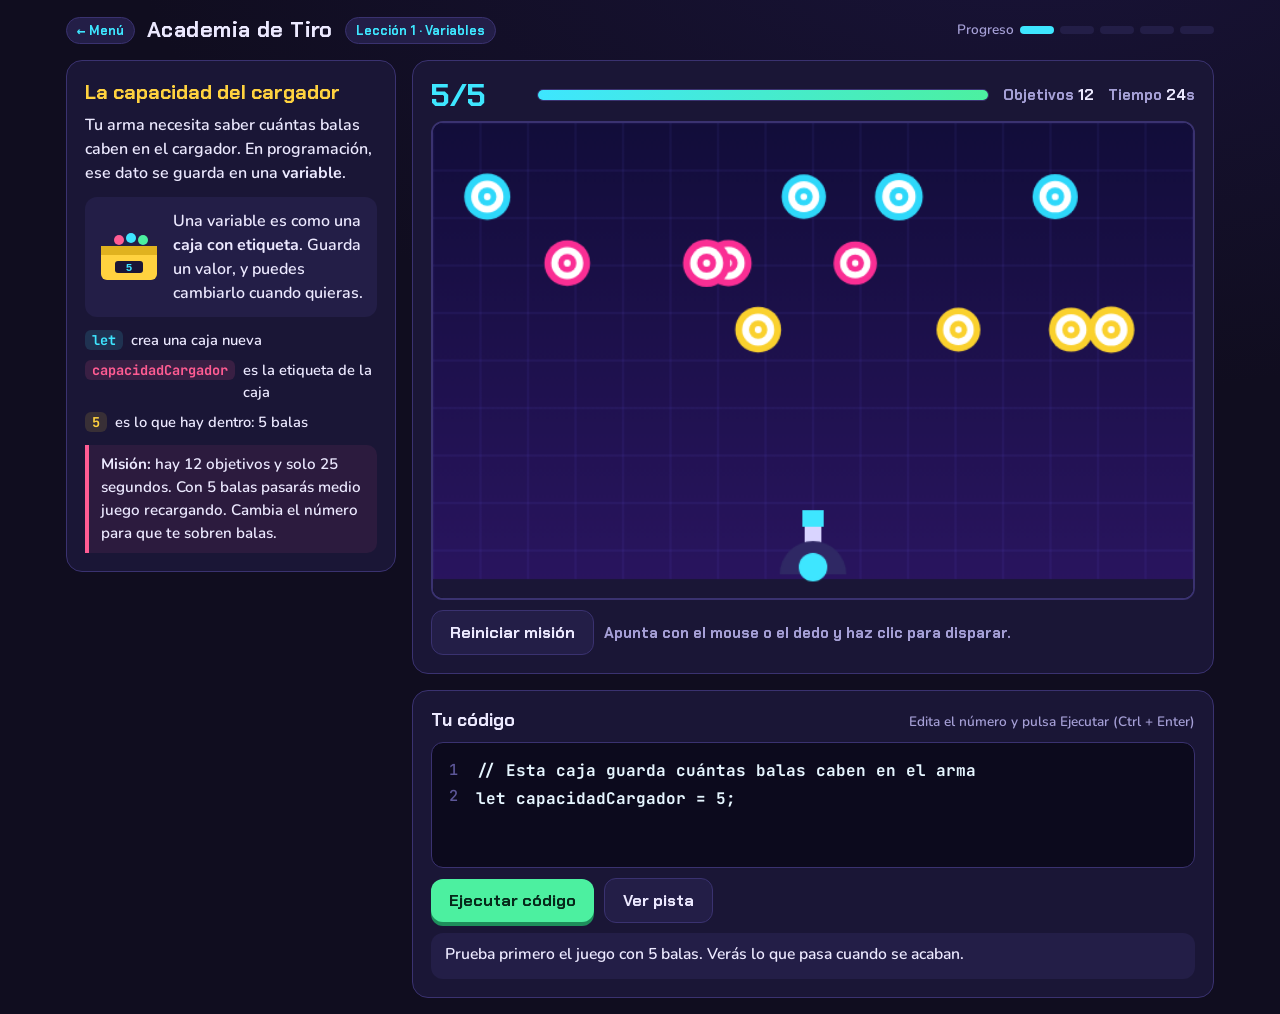
==== lecciones/01-variables.html @ e1181e5a "Add files via upload" ====
<!DOCTYPE html>
<html lang="es">
<head>
<meta charset="utf-8">
<meta name="viewport" content="width=device-width, initial-scale=1, viewport-fit=cover">
<title>Academia de Tiro · Demo 1: Variables</title>
<link rel="preconnect" href="https://fonts.googleapis.com">
<link href="https://fonts.googleapis.com/css2?family=Chakra+Petch:wght@500;700&family=JetBrains+Mono:wght@500;700&family=Nunito:wght@600;800&display=swap" rel="stylesheet">
<link rel="stylesheet" href="../css/style.css">
</head>
<body>
<div class="app">
  <header>
    <a class="chip" href="../index.html" style="text-decoration:none">← Menú</a>
    <h1>Academia de Tiro</h1>
    <span class="chip">Lección 1 · Variables</span>
    <div class="progress" aria-label="Progreso">Progreso <i class="on"></i><i></i><i></i><i></i><i></i></div>
  </header>

  <aside class="panel explain">
    <h2>La capacidad del cargador</h2>
    <p>Tu arma necesita saber cuántas balas caben en el cargador. En programación, ese dato se guarda en una <b>variable</b>.</p>
    <div class="box">
      <svg width="64" height="54" viewBox="0 0 64 54" aria-hidden="true"><rect x="4" y="16" width="56" height="34" rx="6" fill="#ffd23f"/><rect x="4" y="16" width="56" height="9" fill="#e0b21f"/><rect x="18" y="31" width="28" height="12" rx="3" fill="#1a1636"/><text x="32" y="41" text-anchor="middle" font-family="monospace" font-weight="700" font-size="11" fill="#3ee6ff">5</text><circle cx="22" cy="10" r="5" fill="#ff5c93"/><circle cx="34" cy="8" r="5" fill="#3ee6ff"/><circle cx="46" cy="10" r="5" fill="#4cf0a0"/></svg>
      <span>Una variable es como una <b>caja con etiqueta</b>. Guarda un valor, y puedes cambiarlo cuando quieras.</span>
    </div>
    <div class="parts">
      <div><span class="tag t1">let</span> crea una caja nueva</div>
      <div><span class="tag t2">capacidadCargador</span> es la etiqueta de la caja</div>
      <div><span class="tag t3">5</span> es lo que hay dentro: 5 balas</div>
    </div>
    <div class="mission"><b>Misión:</b> hay 12 objetivos y solo 25 segundos. Con 5 balas pasarás medio juego recargando. Cambia el número para que te sobren balas.</div>
  </aside>

  <main class="main">
    <section class="panel">
      <div class="hud">
        <div class="ammo" id="ammo" aria-live="off">5/5</div>
        <div class="bar" aria-hidden="true"><b id="fill"></b></div>
        <div class="stat">Objetivos <span id="tleft">12</span></div>
        <div class="stat">Tiempo <span id="time">25</span>s</div>
      </div>
      <div class="stage" id="stage"><canvas id="cv" aria-label="Campo de tiro: haz clic para disparar"></canvas></div>
      <div class="row">
        <button class="ghost" id="reset">Reiniciar misión</button>
        <span class="stat">Apunta con el mouse o el dedo y haz clic para disparar.</span>
      </div>
    </section>

    <section class="panel">
      <div class="code-h"><h2>Tu código</h2><span>Edita el número y pulsa Ejecutar (Ctrl + Enter)</span></div>
      <div class="editor">
        <div class="ln">1
2</div>
        <textarea id="code" spellcheck="false" autocapitalize="off" autocomplete="off" aria-label="Editor de código">// Esta caja guarda cuántas balas caben en el arma
let capacidadCargador = 5;</textarea>
      </div>
      <div class="row">
        <button class="run" id="run">Ejecutar código</button>
        <button class="ghost" id="hintBtn">Ver pista</button>
      </div>
      <div id="hint">Pista: solo cambia el 5 por un número más grande, como 30. No borres el punto y coma del final.</div>
      <div id="msg" role="status" aria-live="polite">Prueba primero el juego con 5 balas. Verás lo que pasa cuando se acaban.</div>
    </section>
  </main>
</div>

<script>
const W = 640, H = 400, RELOAD = 3, NEEDED = 12;
const cv = document.getElementById('cv'), ctx = cv.getContext('2d');
const $ = id => document.getElementById(id);
(function fit() {
  const d = Math.min(window.devicePixelRatio || 1, 2);
  cv.width = W * d; cv.height = H * d; ctx.setTransform(d, 0, 0, d, 0, 0);
})();

let G, last = performance.now();
const TX = W / 2, TY = H - 26;

function newGame(cap) {
  G = { cap, ammo: cap, reload: 0, cool: 0, time: 25, state: 'play', aim: -Math.PI / 2,
        t: [], b: [], p: [], flash: 0, reloads: 0, shake: 0 };
  for (let i = 0; i < NEEDED; i++) {
    const row = i % 3;
    G.t.push({ x: 50 + Math.random() * (W - 100), y: 62 + row * 56, r: 19,
      vx: (Math.random() < .5 ? -1 : 1) * (55 + Math.random() * 70) * (1 + row * .15),
      hue: [190, 330, 48][row], ph: Math.random() * 6 });
  }
  $('stage').classList.toggle('unlocked', cap >= NEEDED);
}

function shoot() {
  if (G.state !== 'play' || G.reload > 0 || G.cool > 0 || G.ammo <= 0) return;
  G.ammo--; G.cool = .13; G.flash = .08; G.shake = 2;
  G.b.push({ x: TX + Math.cos(G.aim) * 44, y: TY + Math.sin(G.aim) * 44,
             vx: Math.cos(G.aim) * 760, vy: Math.sin(G.aim) * 760 });
  if (G.ammo === 0) { G.reload = RELOAD; G.reloads++; }
}

function boom(x, y, hue) {
  for (let i = 0; i < 16; i++) {
    const a = Math.random() * 6.28, s = 60 + Math.random() * 200;
    G.p.push({ x, y, vx: Math.cos(a) * s, vy: Math.sin(a) * s, life: .5 + Math.random() * .3, hue });
  }
}

function step(dt) {
  G.flash = Math.max(0, G.flash - dt); G.shake = Math.max(0, G.shake - dt * 14);
  G.p.forEach(p => { p.x += p.vx * dt; p.y += p.vy * dt; p.life -= dt; });
  G.p = G.p.filter(p => p.life > 0);
  if (G.state !== 'play') return;
  G.time -= dt; G.cool -= dt;
  if (G.reload > 0) { G.reload -= dt; if (G.reload <= 0) { G.reload = 0; G.ammo = G.cap; } }
  G.t.forEach(t => {
    t.x += t.vx * dt; t.ph += dt * 3;
    if (t.x < t.r) { t.x = t.r; t.vx *= -1; }
    if (t.x > W - t.r) { t.x = W - t.r; t.vx *= -1; }
  });
  G.b.forEach(b => {
    b.x += b.vx * dt; b.y += b.vy * dt;
    for (const t of G.t) {
      if (!t.dead && Math.hypot(b.x - t.x, b.y - t.y) < t.r + 4) { t.dead = true; b.gone = true; boom(t.x, t.y, t.hue); break; }
    }
    if (b.x < -20 || b.x > W + 20 || b.y < -20) b.gone = true;
  });
  G.b = G.b.filter(b => !b.gone); G.t = G.t.filter(t => !t.dead);
  if (!G.t.length) { G.state = 'win'; finish(true); }
  else if (G.time <= 0) { G.time = 0; G.state = 'lose'; finish(false); }
}

function finish(won) {
  if (won) {
    if (G.reloads === 0) say('ok', '¡Victoria sin recargar! Con ' + G.cap + ' balas en la caja tuviste munición de sobra. Mecánica mejorada desbloqueada.');
    else say('warn', '¡Ganaste, pero recargaste ' + G.reloads + (G.reloads === 1 ? ' vez' : ' veces') + '! Cada recarga te hizo perder tiempo. Prueba con un número mayor.');
  } else {
    say('err', 'Se acabó el tiempo. Tu cargador de ' + G.cap + ' balas te obligó a recargar ' + G.reloads + (G.reloads === 1 ? ' vez' : ' veces') + '. Agranda la caja y vuelve a intentarlo.');
  }
}

function draw() {
  ctx.save();
  if (G.shake > 0) ctx.translate((Math.random() - .5) * G.shake, (Math.random() - .5) * G.shake);
  const g = ctx.createLinearGradient(0, 0, 0, H);
  g.addColorStop(0, '#120d3a'); g.addColorStop(1, '#2a1560');
  ctx.fillStyle = g; ctx.fillRect(-10, -10, W + 20, H + 20);
  ctx.strokeStyle = 'rgba(120,100,255,.14)'; ctx.lineWidth = 1;
  for (let x = 0; x <= W; x += 40) { ctx.beginPath(); ctx.moveTo(x, 0); ctx.lineTo(x, H); ctx.stroke(); }
  for (let y = 0; y <= H; y += 40) { ctx.beginPath(); ctx.moveTo(0, y); ctx.lineTo(W, y); ctx.stroke(); }
  ctx.fillStyle = '#1a1636'; ctx.fillRect(0, H - 16, W, 16);

  G.t.forEach(t => {
    const r = t.r + Math.sin(t.ph) * 1.2;
    [1, .7, .4, .15].forEach((k, i) => {
      ctx.beginPath(); ctx.arc(t.x, t.y, r * k, 0, 6.283);
      ctx.fillStyle = i % 2 ? '#fff' : `hsl(${t.hue} 95% 58%)`; ctx.fill();
    });
  });

  G.b.forEach(b => {
    ctx.shadowColor = '#ffd23f'; ctx.shadowBlur = 14; ctx.fillStyle = '#fff3a8';
    ctx.beginPath(); ctx.arc(b.x, b.y, 4.5, 0, 6.283); ctx.fill(); ctx.shadowBlur = 0;
  });
  G.p.forEach(p => {
    ctx.globalAlpha = Math.max(0, p.life * 1.6); ctx.fillStyle = `hsl(${p.hue} 95% 62%)`;
    ctx.fillRect(p.x - 2, p.y - 2, 4, 4);
  }); ctx.globalAlpha = 1;

  // torreta
  const col = G.cap >= NEEDED ? '#4cf0a0' : '#3ee6ff';
  ctx.save(); ctx.translate(TX, TY); ctx.rotate(G.aim);
  ctx.fillStyle = '#d9d4ff'; ctx.fillRect(0, -7, 44, 14);
  ctx.fillStyle = col; ctx.fillRect(34, -9, 14, 18);
  if (G.flash > 0) { ctx.fillStyle = '#ffd23f'; ctx.beginPath(); ctx.moveTo(48, 0); ctx.lineTo(70, -8); ctx.lineTo(64, 0); ctx.lineTo(70, 8); ctx.fill(); }
  ctx.restore();
  ctx.fillStyle = '#2f2864'; ctx.beginPath(); ctx.arc(TX, TY + 6, 28, Math.PI, 0); ctx.fill();
  ctx.fillStyle = col; ctx.beginPath(); ctx.arc(TX, TY, 12, 0, 6.283); ctx.fill();

  // textos de estado
  ctx.textAlign = 'center';
  if (G.reload > 0 && G.state === 'play') {
    ctx.fillStyle = 'rgba(16,13,31,.55)'; ctx.fillRect(0, 0, W, H);
    ctx.font = '700 44px "Chakra Petch", sans-serif'; ctx.fillStyle = '#ff5c93';
    ctx.fillText('¡RECARGANDO!', W / 2, H / 2 - 6);
    ctx.fillStyle = '#2f2864'; ctx.fillRect(W / 2 - 110, H / 2 + 14, 220, 12);
    ctx.fillStyle = '#ff5c93'; ctx.fillRect(W / 2 - 110, H / 2 + 14, 220 * (1 - G.reload / RELOAD), 12);
  }
  if (G.state !== 'play') {
    const won = G.state === 'win';
    ctx.fillStyle = 'rgba(16,13,31,.7)'; ctx.fillRect(0, 0, W, H);
    ctx.font = '700 48px "Chakra Petch", sans-serif'; ctx.fillStyle = won ? '#4cf0a0' : '#ff5c93';
    ctx.fillText(won ? '¡MISIÓN CUMPLIDA!' : 'TIEMPO AGOTADO', W / 2, H / 2);
    ctx.font = '700 18px "Chakra Petch", sans-serif'; ctx.fillStyle = '#ece9ff';
    ctx.fillText(won ? 'Todos los objetivos destruidos' : 'Quedaron ' + G.t.length + ' objetivos', W / 2, H / 2 + 34);
  }
  ctx.restore();
}

function hud() {
  const a = $('ammo');
  a.textContent = G.ammo + '/' + G.cap;
  a.className = 'ammo' + (G.cap >= NEEDED ? ' big' : (G.ammo <= 1 ? ' low' : ''));
  $('fill').style.width = (G.reload > 0 ? (1 - G.reload / RELOAD) * 100 : (G.ammo / G.cap) * 100) + '%';
  $('tleft').textContent = G.t.length;
  $('time').textContent = Math.ceil(G.time);
}

function loop(n) {
  const dt = Math.min((n - last) / 1000, .05); last = n;
  step(dt); draw(); hud(); requestAnimationFrame(loop);
}

// Entrada
function pos(e) {
  const r = cv.getBoundingClientRect();
  return { x: (e.clientX - r.left) * W / r.width, y: (e.clientY - r.top) * H / r.height };
}
function aimAt(e) {
  const p = pos(e); let a = Math.atan2(p.y - TY, p.x - TX);
  if (a > -.12 || a < -Math.PI) a = a > 0 && a < Math.PI / 2 ? -.12 : (a > -.12 ? -.12 : -Math.PI + .12);
  G.aim = Math.max(-Math.PI + .12, Math.min(-.12, a));
}
cv.addEventListener('pointermove', aimAt);
cv.addEventListener('pointerdown', e => { aimAt(e); shoot(); });

// Código del alumno
function say(kind, text) { const m = $('msg'); m.className = kind; m.textContent = text; }

function runCode() {
  const src = $('code').value.split('\n').filter(l => !l.trim().startsWith('//')).join(' ').trim();
  if (!/^let\s/.test(src)) return say('err', 'Casi. La línea debe empezar con let, que es la palabra que crea la caja.');
  if (!/^let\s+capacidadCargador\b/.test(src)) return say('err', 'La caja debe llamarse exactamente capacidadCargador, con mayúscula en la C. ¡Las etiquetas importan!');
  const m = src.match(/^let\s+capacidadCargador\s*=\s*(.*?)\s*;?\s*$/);
  if (!m || m[1] === '') return say('err', 'Falta el valor. Escribe un signo = y después un número, por ejemplo: let capacidadCargador = 30;');
  if (!/;\s*$/.test(src)) return say('warn', 'Te falta el punto y coma (;) al final. Es como el punto de una frase. Agrégalo y prueba otra vez.');
  if (!/^\d+$/.test(m[1])) return say('err', 'Dentro de la caja solo caben números enteros, sin letras ni comas. Ejemplo: 30');
  const n = parseInt(m[1], 10);
  if (n < 1) return say('err', 'Una caja con 0 balas es una caja vacía. ¡No podrías disparar nada!');
  if (n > 99) return say('warn', '¡Eso es un cargador gigante! Usa un número entre 1 y 99.');
  newGame(n);
  if (n >= NEEDED) say('ok', '¡Correcto! capacidadCargador ahora vale ' + n + '. Tu cargador muestra ' + n + '/' + n + '. Dispara y destruye los 12 objetivos sin recargar.');
  else say('warn', 'Funciona, pero ' + n + ' balas todavía no alcanzan para 12 objetivos. Tendrás que recargar. Prueba con un número más grande.');
}

$('run').onclick = runCode;
$('reset').onclick = () => { newGame(G.cap); say('', 'Misión reiniciada con ' + G.cap + ' balas.'); };
$('hintBtn').onclick = () => { $('hint').style.display = 'block'; };
$('code').addEventListener('keydown', e => { if (e.key === 'Enter' && (e.ctrlKey || e.metaKey)) { e.preventDefault(); runCode(); } });

newGame(5);
requestAnimationFrame(loop);
</script>
<script src="../js/progress.js" data-leccion="1"></script>
</body>
</html>
---- css/style.css ----
:root{
  --bg:#100d1f;--panel:#1a1636;--panel2:#231e47;--line:#3a3270;
  --text:#ece9ff;--muted:#a59fd6;--cyan:#3ee6ff;--pink:#ff5c93;--gold:#ffd23f;--ok:#4cf0a0;
  --ui:'Chakra Petch',system-ui,sans-serif;--body:'Nunito',system-ui,sans-serif;--mono:'JetBrains Mono',ui-monospace,monospace;
  color-scheme:dark;box-sizing:border-box;
  padding-top:env(safe-area-inset-top,0px);padding-bottom:env(safe-area-inset-bottom,0px);
}
html{scroll-padding-top:env(safe-area-inset-top,0px)}
*,*::before,*::after{box-sizing:inherit}
body{margin:0;min-height:100vh;background:radial-gradient(900px 500px at 80% -10%,#2a1f6b55,transparent),var(--bg);color:var(--text);font-family:var(--body);font-weight:600;line-height:1.5}
.app{max-width:1180px;margin:0 auto;padding:16px;display:grid;gap:16px;grid-template-columns:minmax(260px,330px) 1fr}
header{grid-column:1/-1;display:flex;align-items:center;gap:12px;flex-wrap:wrap}
header h1{font:700 1.35rem var(--ui);margin:0;letter-spacing:.02em}
.chip{font:700 .8rem var(--ui);padding:4px 10px;border-radius:99px;background:var(--panel2);border:1px solid var(--line);color:var(--cyan)}
.progress{margin-left:auto;display:flex;gap:6px;align-items:center;color:var(--muted);font-size:.85rem}
.progress i{width:34px;height:8px;border-radius:9px;background:var(--panel2);display:block}
.progress i.on{background:var(--cyan)}
.panel{background:var(--panel);border:1px solid var(--line);border-radius:16px;padding:18px}
.explain{align-self:start}
.explain h2{font:700 1.25rem var(--ui);margin:0 0 8px;color:var(--gold)}
.explain p{margin:0 0 12px;font-size:1rem}
.box{display:flex;align-items:center;gap:12px;background:var(--panel2);border-radius:12px;padding:12px;margin:12px 0}
.box svg{flex:none}
.parts{display:grid;gap:8px;margin:12px 0;font-size:.92rem}
.parts div{display:flex;gap:8px;align-items:baseline}
.tag{font:700 .85rem var(--mono);padding:1px 7px;border-radius:6px;white-space:nowrap}
.t1{background:#3ee6ff22;color:var(--cyan)}.t2{background:#ff5c9322;color:var(--pink)}.t3{background:#ffd23f22;color:var(--gold)}
.mission{border-left:4px solid var(--pink);padding:8px 12px;background:#ff5c9314;border-radius:0 10px 10px 0;font-size:.95rem}
.main{display:grid;gap:16px;min-width:0}
.hud{display:flex;gap:14px;align-items:center;flex-wrap:wrap;margin-bottom:10px}
.ammo{font:700 2rem var(--ui);line-height:1;min-width:92px;color:var(--cyan);transition:color .2s}
.ammo.low{color:var(--pink)}.ammo.big{color:var(--ok)}
.bar{flex:1;min-width:120px;height:12px;border-radius:9px;background:var(--panel2);overflow:hidden;border:1px solid var(--line)}
.bar b{display:block;height:100%;width:100%;background:linear-gradient(90deg,var(--cyan),var(--ok));transition:width .12s}
.stat{font:700 .95rem var(--ui);color:var(--muted)}.stat span{color:var(--text)}
.stage{position:relative;border-radius:12px;overflow:hidden;border:2px solid var(--line);line-height:0;transition:border-color .3s,box-shadow .3s}
.stage.unlocked{border-color:var(--ok);box-shadow:0 0 24px #4cf0a066}
canvas{width:100%;height:auto;aspect-ratio:8/5;display:block;cursor:crosshair;touch-action:none;background:#0b0920}
.row{display:flex;gap:10px;align-items:center;margin-top:10px;flex-wrap:wrap;line-height:1.4}
button{font:700 1rem var(--ui);border:0;border-radius:12px;padding:11px 18px;cursor:pointer;transition:transform .08s,filter .15s}
button:active{transform:translateY(2px)}button:hover{filter:brightness(1.1)}
button:focus-visible,textarea:focus-visible{outline:3px solid var(--gold);outline-offset:2px}
.run{background:var(--ok);color:#06281a;box-shadow:0 4px 0 #1e8f5c}
.ghost{background:var(--panel2);color:var(--text);border:1px solid var(--line)}
.editor{background:#0c0a1d;border:1px solid var(--line);border-radius:12px;padding:6px 0;display:grid;grid-template-columns:34px 1fr}
.pips{display:flex;gap:4px;flex:1;min-width:120px}.pips i{width:10px;height:22px;border-radius:5px 5px 2px 2px;background:var(--cyan);transition:background .1s,opacity .1s}.pips i.off{background:var(--panel2);opacity:.6}.big{min-width:150px}.ln{font:500 .95rem/1.7 var(--mono);color:#5d5799;text-align:right;padding:8px 8px 8px 0;white-space:pre;user-select:none}
textarea{font:700 1rem/1.7 var(--mono);color:#e6f6ff;background:transparent;border:0;resize:none;width:100%;padding:8px 10px;height:112px;white-space:pre;overflow-x:auto}
.code-h{display:flex;justify-content:space-between;align-items:baseline;margin-bottom:10px;gap:8px;flex-wrap:wrap}
.code-h h2{font:700 1.1rem var(--ui);margin:0}
.code-h span{color:var(--muted);font-size:.85rem}
#msg{margin-top:10px;padding:10px 14px;border-radius:12px;font-size:.98rem;background:var(--panel2);min-height:46px}
#msg.ok{background:#4cf0a01f;border:1px solid var(--ok)}
#msg.warn{background:#ffd23f1c;border:1px solid var(--gold)}
#msg.err{background:#ff5c931c;border:1px solid var(--pink)}
#hint{display:none;margin-top:8px;color:var(--gold);font-size:.92rem}
@media(max-width:820px){.app{grid-template-columns:1fr}.progress{margin-left:0}}
@media(prefers-reduced-motion:reduce){*{transition:none!important}}
.slots{display:flex;gap:8px;flex-wrap:wrap;margin-top:10px}
.slot{font:700 .85rem var(--mono);background:var(--panel2);color:var(--muted);border:2px solid var(--line);padding:7px 12px;border-radius:10px}
.slot.active{color:#06281a;background:var(--cyan);border-color:var(--cyan)}
.qtxt{font-size:1.05rem;margin:6px 0}
.qcode{font:700 .95rem/1.6 var(--mono);background:#0c0a1d;border:1px solid var(--line);border-radius:10px;padding:10px 12px;white-space:pre-wrap;margin:10px 0;color:#e6f6ff}
.opt{display:block;width:100%;text-align:left;background:var(--panel2);color:var(--text);border:2px solid var(--line);margin-top:8px;font:700 1rem var(--mono)}
.opt.good{border-color:var(--ok);background:#4cf0a01f}.opt.bad{border-color:var(--pink);background:#ff5c931c}
.dots{display:flex;gap:6px}.dots i{width:28px;height:8px;border-radius:9px;background:var(--panel2)}.dots i.cur{background:var(--cyan)}.dots i.ok{background:var(--ok)}.dots i.no{background:var(--pink)}
.score{font:700 2.4rem var(--ui);color:var(--gold);margin:6px 0}
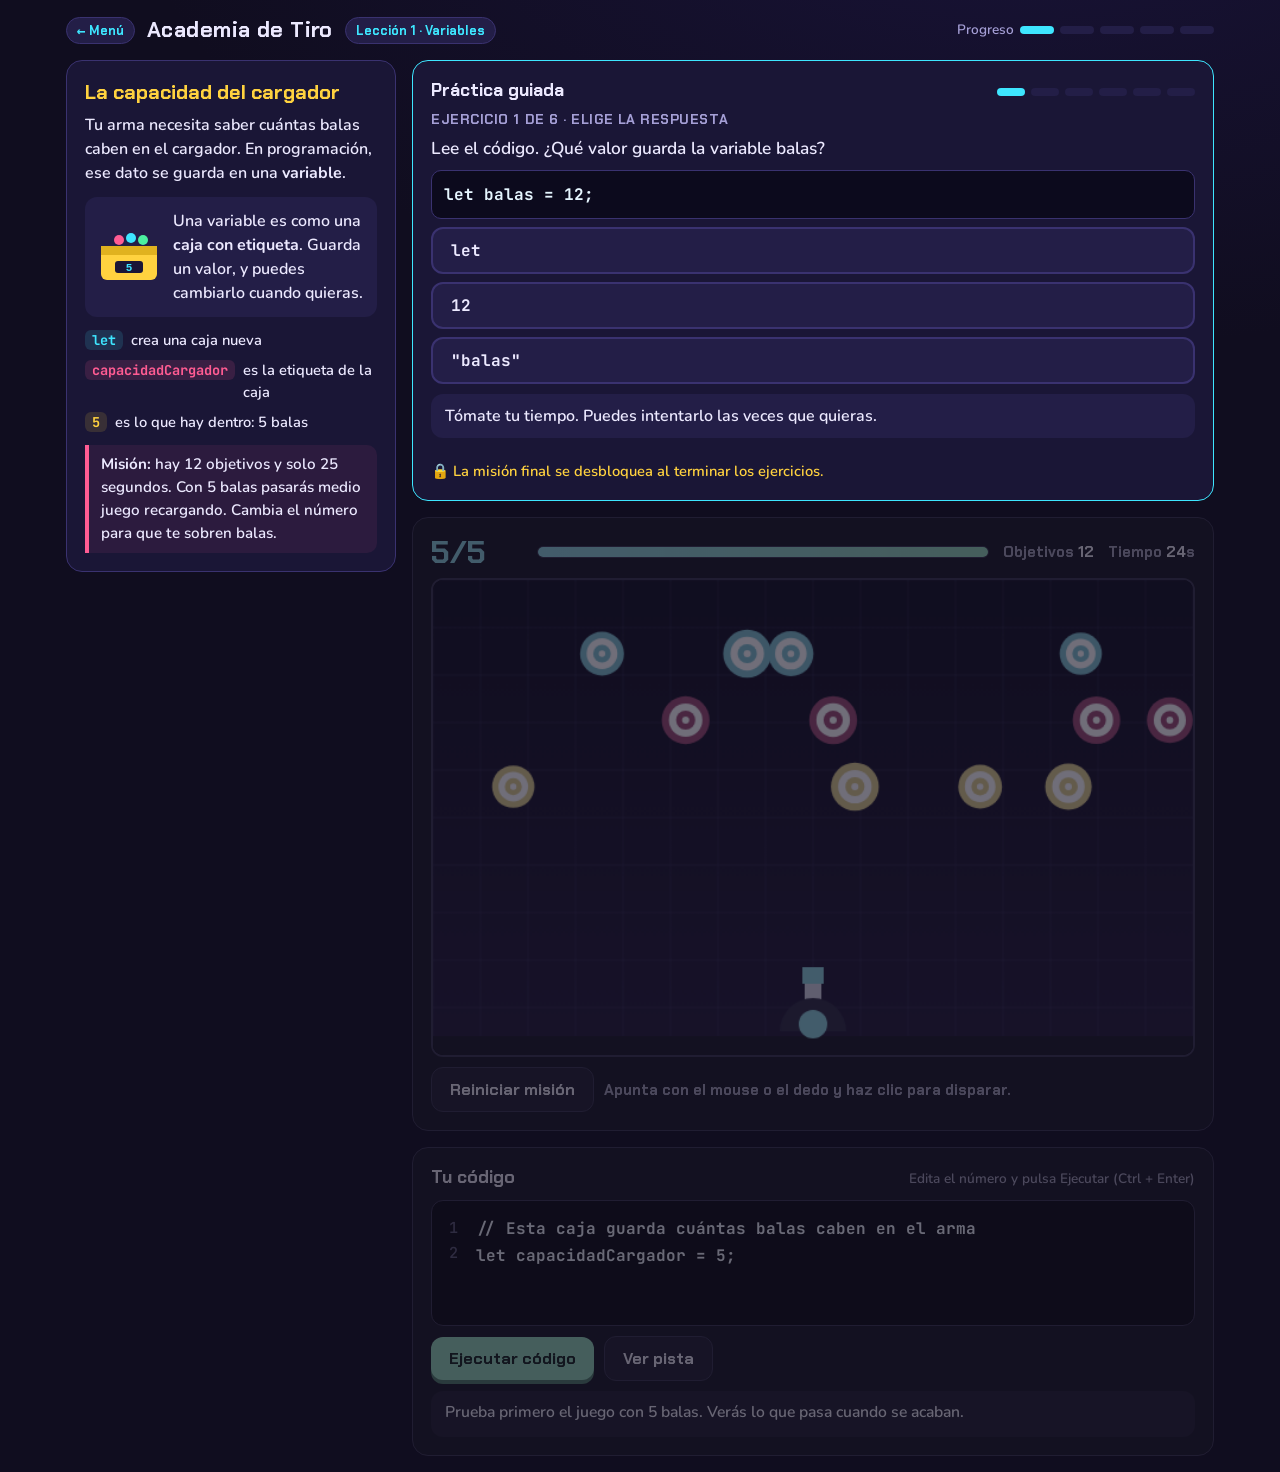
==== commit a88374ce: "commit-mas-práctica" ====
--- a/lecciones/01-variables.html
+++ b/lecciones/01-variables.html
@@ -250,5 +250,6 @@
 requestAnimationFrame(loop);
 </script>
 <script src="../js/progress.js" data-leccion="1"></script>
+<script src="../js/practice.js" data-leccion="1"></script>
 </body>
 </html>
--- a/css/style.css
+++ b/css/style.css
@@ -64,3 +64,17 @@
 .opt.good{border-color:var(--ok);background:#4cf0a01f}.opt.bad{border-color:var(--pink);background:#ff5c931c}
 .dots{display:flex;gap:6px}.dots i{width:28px;height:8px;border-radius:9px;background:var(--panel2)}.dots i.cur{background:var(--cyan)}.dots i.ok{background:var(--ok)}.dots i.no{background:var(--pink)}
 .score{font:700 2.4rem var(--ui);color:var(--gold);margin:6px 0}
+
+/* Práctica guiada */
+.practice{border-color:var(--cyan)}
+.pstep{color:var(--muted);font:700 .85rem var(--ui);text-transform:uppercase;letter-spacing:.04em}
+.pq{font-size:1.08rem;margin:8px 0}
+.pcode{font:700 1rem/1.7 var(--mono);background:#0c0a1d;border:1px solid var(--line);border-radius:10px;padding:10px 12px;white-space:pre-wrap;color:#e6f6ff;margin:8px 0;overflow-x:auto}
+.pcode input{font:inherit;color:var(--gold);background:#2a2460;border:2px solid var(--gold);border-radius:6px;padding:0 6px;width:6ch;text-align:center}
+.pta{display:block;width:100%;font:700 1rem/1.7 var(--mono);color:#e6f6ff;background:#0c0a1d;border:1px solid var(--line);border-radius:10px;padding:10px 12px;height:120px;resize:none;white-space:pre}
+.pviz{margin:8px 0;padding:10px 12px;background:var(--panel2);border-radius:10px;font-size:1.05rem;line-height:1.6;word-break:break-all}
+.pfb{margin-top:10px;padding:10px 14px;border-radius:12px;background:var(--panel2)}
+.pfb.ok{background:#4cf0a01f;border:1px solid var(--ok)}
+.pfb.err{background:#ff5c931c;border:1px solid var(--pink)}
+.locked{opacity:.4;filter:grayscale(.6)}
+.plock{margin-top:12px;color:var(--gold);font-size:.92rem}
